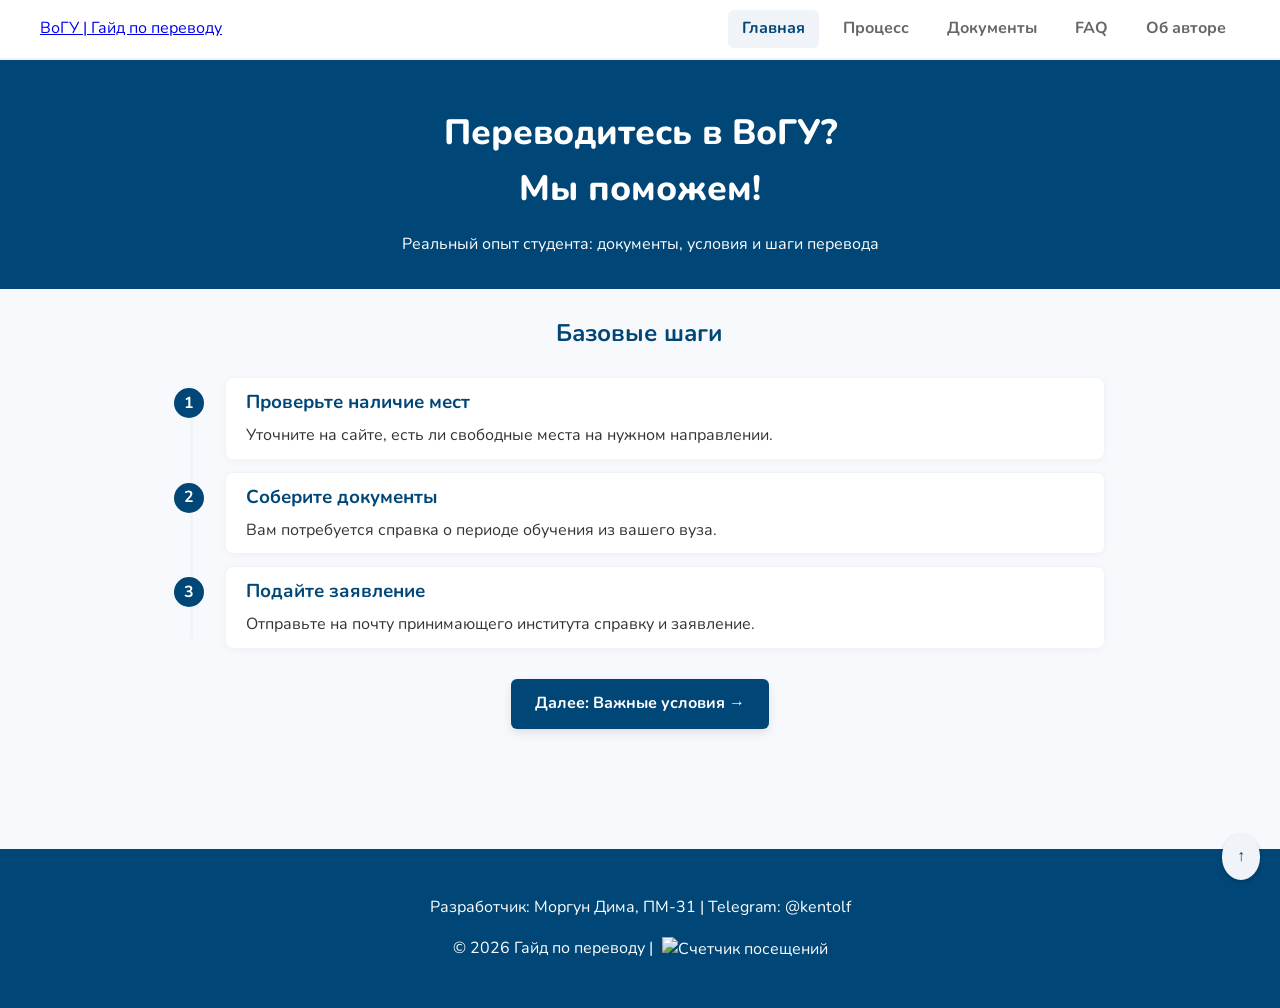
==== index.html @ 1b73a6b0 "v1.0" ====
<!DOCTYPE html>
<html lang="ru">
<head>
    <meta charset="UTF-8">
    <meta name="viewport" content="width=device-width, initial-scale=1.0">
    <title>Перевод в ВоГУ - Главная</title>
    <link rel="stylesheet" href="style.css">
    <link href="https://fonts.googleapis.com/css2?family=Nunito:wght@400;600;700;800&display=swap" rel="stylesheet">
</head>
<body id="top">

<header>
    <a href="index.html" class="logo">ВоГУ | Гайд по переводу</a>
    <nav>
        <a href="index.html" class="active">Главная</a>
        <a href="conditions.html">Процесс</a>
        <a href="documents.html">Документы</a>
        <a href="faq.html">FAQ</a>
        <a href="author.html">Об авторе</a>
    </nav>
</header>

<section class="main_banner">
    <h1>Переводитесь в ВоГУ?<br>Мы поможем!</h1>
    <p>Реальный опыт студента: документы, условия и шаги перевода</p>
</section>

<main>
    <div class="css-slider">
        <input type="radio" name="slider" id="slide-1-radio" checked>
        <input type="radio" name="slider" id="slide-2-radio">
        <input type="radio" name="slider" id="slide-3-radio">

        <div class="slider-track">
            <div class="slide">
                <h2 class="slide-title">Базовые шаги</h2>
                <div class="timeline">
                    <div class="tl-item">
                        <div class="tl-dot">1</div>
                        <h3>Проверьте наличие мест</h3>
                        <p>Уточните на сайте, есть ли свободные места на нужном направлении.</p>
                    </div>
                    <div class="tl-item">
                        <div class="tl-dot">2</div>
                        <h3>Соберите документы</h3>
                        <p>Вам потребуется справка о периоде обучения из вашего вуза.</p>
                    </div>
                    <div class="tl-item">
                        <div class="tl-dot">3</div>
                        <h3>Подайте заявление</h3>
                        <p>Отправьте на почту принимающего института справку и заявление.</p>
                    </div>
                </div>
                <div class="slide-nav">
                    <label for="slide-2-radio" class="slide-btn">Далее: Важные условия →</label>
                </div>
            </div>

            <div class="slide">
                <h2 class="slide-title">Важные условия перевода</h2>
                <div class="conditions-container">
                    <div class="condition-card">
                        <h3>01. Вакантные места</h3>
                        <p>Убедитесь, что на выбранном направлении есть свободные места для перевода.</p>
                    </div>
                    <div class="condition-card">
                        <h3>02. Закрытая сессия</h3>
                        <p>Перевод возможен с долгами, но лучше закрыть всё в исходном вузе.</p>
                    </div>
                    <div class="condition-card">
                        <h3>03. Разница</h3>
                        <p>При большой разнице в дисциплинах вам могут предложить курс ниже.</p>
                    </div>
                </div>
                <div class="slide-nav">
                    <label for="slide-1-radio" class="slide-btn">← Назад</label>
                    <label for="slide-3-radio" class="slide-btn">Далее: Проверить места →</label>
                </div>
            </div>

            <div class="slide">
                <h2 class="slide-title">Итоговое действие</h2>
                <div class="action-banner">
                    <div class="action-banner-text">
                        <p>Первый шаг перед сбором документов</p>
                        <strong>Проверить вакантные места на сайте ВоГУ</strong>
                    </div>
                    <a href="https://vogu35.ru/sveden/vacant" target="_blank" class="action-btn">Перейти →</a>
                </div>
                <div class="slide-nav">
                    <label for="slide-2-radio" class="slide-btn">← Назад</label>
                </div>
            </div>
        </div>
    </div>
</main>

<footer>
    <p>Разработчик: Моргун Дима, ПМ-31 | Telegram: @kentolf</p>
    <p>© 2026 Гайд по переводу | <img src="https://img.shields.io/badge/Посещений-27-004777?style=flat" alt="Счетчик посещений" style="vertical-align: middle; margin-left: 5px;"></p>
</footer>

<a href="#top" class="up-arrow">↑</a>

</body>
</html>
---- style.css ----
:root {
  --vogu-blue: #004777;
  --vogu-light: #f0f4f8;
  --vogu-beige: #ffffff;
  --vogu-accent: #eedc9a;
  --text-main: #333333;
}

body {
  font-family: 'Nunito', sans-serif;
  background-color: #f7f9fc;
  color: var(--text-main);
  margin: 0;
  padding: 0;
  line-height: 1.6;
  min-height: 100vh;
  display: flex;
  flex-direction: column;
}

header {
  background-color: #ffffff;
  border-bottom: 2px solid var(--vogu-light);
  padding: 10px 40px;
  display: flex;
  align-items: center;
  justify-content: space-between;
}

nav {
  display: flex;
  gap: 10px;
}

nav a {
  text-decoration: none;
  color: #666666;
  font-weight: bold;
  padding: 6px 14px;
  border-radius: 6px;
  transition: background 0.2s, color 0.2s;
}

nav a:hover, nav a.active {
  background: var(--vogu-light);
  color: var(--vogu-blue);
}

main {
  width: 100%;
  max-width: 1000px;
  margin: 15px auto 40px;
  padding: 0 20px;
  flex: 1;
  box-sizing: border-box;
}

.main_banner {
  background-color: var(--vogu-blue);
  color: #ffffff;
  padding: 15px 40px;
  text-align: center;
}

.main_banner h1 {
  font-size: 2.2rem;
  font-weight: 800;
  margin-bottom: 5px;
}

footer {
  background-color: var(--vogu-blue);
  color: #ffffff;
  padding: 30px;
  text-align: center;
  margin-top: 50px;
}

footer a {
  color: #ffffff;
  text-decoration: underline;
}

.up-arrow {
  position: fixed;
  bottom: 20px;
  right: 20px;
  background-color: var(--vogu-light);
  color: var(--vogu-blue);
  padding: 10px 15px;
  border-radius: 50%;
  text-decoration: none;
  font-weight: bold;
  box-shadow: 0 2px 5px rgba(0,0,0,0.2);
  z-index: 100;
  transition: all 0.3s ease;
}

/* --- КАРТОЧКИ --- */
.conditions-container {
  display: flex;
  gap: 20px;
  margin-top: 15px;
}

.condition-card {
  background-color: var(--vogu-beige);
  padding: 20px;
  border-radius: 8px;
  flex: 1;
  border: none;
  box-shadow: 0 4px 15px rgba(0, 0, 0, 0.05);
  border-top: 4px solid var(--vogu-accent);
  transition: transform 0.3s ease, box-shadow 0.3s ease, background-color 0.3s ease;
}

.condition-card:hover {
  transform: translateY(-5px);
  box-shadow: 0 10px 20px rgba(0, 0, 0, 0.1);
  background-color: #f2e4b5;
  cursor: pointer;
}

/* --- CSS СЛАЙДЕР --- */
.css-slider {
  width: 100%;
  overflow: hidden;
  padding: 10px 0 30px;
}

.css-slider input[type="radio"] {
  display: none;
}

.slider-track {
  display: flex;
  width: 300%;
  transition: transform 0.6s cubic-bezier(0.25, 1, 0.5, 1);
}

.slide {
  width: 33.333%;
  padding: 0 15px;
  box-sizing: border-box;
}

#slide-1-radio:checked ~ .slider-track { transform: translateX(0%); }
#slide-2-radio:checked ~ .slider-track { transform: translateX(-33.3333%); }
#slide-3-radio:checked ~ .slider-track { transform: translateX(-66.6666%); }

.slide-title {
  text-align: center;
  color: var(--vogu-blue);
  margin-top: 0;
  margin-bottom: 25px;
}

.slide-nav {
  margin-top: 30px;
  display: flex;
  gap: 15px;
  justify-content: center;
}

.slide-btn {
  display: inline-block;
  padding: 12px 24px;
  background: var(--vogu-blue);
  color: #ffffff;
  border-radius: 6px;
  font-weight: bold;
  cursor: pointer;
  transition: background 0.3s, transform 0.2s;
  box-shadow: 0 4px 10px rgba(0,0,0,0.1);
}

.slide-btn:hover {
  background: var(--vogu-accent);
  color: var(--vogu-blue);
  transform: translateY(-2px);
}

.slide .conditions-container { margin-top: 0; }

/* --- ТАЙМЛАЙН --- */
.timeline {
  position: relative;
  padding-left: 50px;
  display: flex;
  flex-direction: column;
  gap: 12px;
  margin-bottom: 25px;
}

.timeline::before {
  content: '';
  position: absolute;
  left: 15px;
  top: 10px;
  bottom: 10px;
  width: 3px;
  background-color: var(--vogu-light);
}

.tl-item {
  position: relative;
  background: #ffffff;
  border-radius: 8px;
  padding: 10px 20px;
  border: 1px solid var(--vogu-light);
  box-shadow: 0 2px 8px rgba(0,0,0,0.03);
}

.tl-dot {
  position: absolute;
  left: -52px;
  top: 10px;
  width: 30px;
  height: 30px;
  background-color: var(--vogu-blue);
  color: #ffffff;
  border-radius: 50%;
  display: flex;
  align-items: center;
  justify-content: center;
  font-weight: bold;
}

.tl-item h3 { margin-top: 0; color: var(--vogu-blue); margin-bottom: 5px; }
.tl-item p { margin: 0; color: var(--text-main); }

/* --- БАННЕР-КНОПКА --- */
.action-banner {
  background: var(--vogu-blue);
  border-radius: 8px;
  padding: 24px 28px;
  display: flex;
  align-items: center;
  justify-content: space-between;
  gap: 20px;
}

.action-banner-text p { margin: 0 0 4px; color: var(--vogu-accent); font-size: 13px; }
.action-banner-text strong { color: #ffffff; font-size: 16px; display: block; margin-bottom: 4px; }
.action-btn {
  background: var(--vogu-accent);
  color: var(--vogu-blue);
  font-weight: 800;
  font-size: 14px;
  padding: 12px 22px;
  border-radius: 6px;
  text-decoration: none;
  white-space: nowrap;
  transition: transform 0.2s;
}
.action-btn:hover { transform: translateY(-3px); }

/* --- ДОКУМЕНТЫ И FAQ --- */
.doc-group, .faq-item {
  width: 100%;
  box-sizing: border-box;
  background: var(--vogu-beige);
  border-radius: 8px;
  border-top: 4px solid var(--vogu-accent);
  box-shadow: 0 4px 15px rgba(0,0,0,0.05);
  margin-bottom: 20px;
}

.doc-group-title, .faq-title {
  padding: 20px;
  font-weight: 800;
  color: var(--vogu-blue);
  cursor: pointer;
  list-style: none;
  display: flex;
  justify-content: space-between;
  align-items: center;
}

.doc-group-title::-webkit-details-marker, .faq-title::-webkit-details-marker { display: none; }
.faq-icon { font-size: 20px; font-weight: 400; }
.faq-content { padding: 0 20px 16px; border-top: 1px solid var(--vogu-light); margin: 0; }

.doc-list {
  padding: 4px 20px 16px;
  border-top: 1px solid var(--vogu-light);
  list-style: none;
  margin: 0;
}

.doc-sub-title, a.doc-sub-title {
  color: var(--vogu-blue);
  font-weight: 700;
  cursor: pointer;
  list-style: none;
  text-decoration: underline;
  font-size: 15px;
}
.doc-sub-title::-webkit-details-marker { display: none; }
.doc-note { font-size: 14px; margin-top: 8px; color: #555; }
.doc-item-spaced { margin-top: 16px; }
.doc-sub-title-static { color: var(--vogu-blue); font-weight: 700; font-size: 15px; text-decoration: none; cursor: default; display: inline-block; }

.warning-text {
  font-size: 0.9rem;
  color: #a84242;
  background-color: #fdf2f2;
  padding: 10px 15px;
  border-radius: 6px;
  margin-top: 15px;
  margin-bottom: 15px;
  line-height: 1.5;
}

/* --- АВТОР --- */
.author-card {
  display: flex;
  gap: 50px;
  align-items: center;
  padding: 40px 60px;
  justify-content: center;
}

.author-highlight {
  background: var(--vogu-light);
  border-radius: 6px;
  padding: 12px 16px;
  font-size: 14px;
  margin-bottom: 16px;
  line-height: 1.6;
}

.author-contacts {
  border-top: 1px solid var(--vogu-light);
  padding-top: 16px;
  display: flex;
  gap: 16px;
  flex-wrap: wrap;
}

.author-contacts a { color: var(--vogu-blue); font-weight: 700; font-size: 14px; text-decoration: none; }

.author-photo {
  width: 180px;
  height: auto;
  border-radius: 8px;
  flex-shrink: 0;
  border: 1px solid var(--vogu-light);
}

/* --- ЛАЙТБОКСЫ --- */
.lightbox {
  display: none;
  position: fixed;
  top: 0; left: 0;
  width: 100%; height: 100%;
  background: rgba(0, 0, 0, 0.85);
  z-index: 1000;
  align-items: center;
  justify-content: center;
}

.lightbox:target { display: flex; }
.lightbox-overlay { position: absolute; top: 0; left: 0; width: 100%; height: 100%; cursor: pointer; }

.lightbox-scroll {
  position: relative;
  z-index: 1;
  width: 90%;
  max-width: 800px;
  max-height: 90vh;
  overflow-y: auto;
  display: flex;
  flex-direction: column;
  gap: 15px;
  padding: 10px 0;
}

.lightbox-scroll img {
  width: 100%;
  height: auto;
  border-radius: 8px;
  box-shadow: 0 4px 15px rgba(0,0,0,0.3);
}

.lightbox-scroll::-webkit-scrollbar { width: 8px; }
.lightbox-scroll::-webkit-scrollbar-track { background: rgba(255, 255, 255, 0.1); border-radius: 10px; }
.lightbox-scroll::-webkit-scrollbar-thumb { background: rgba(255, 255, 255, 0.5); border-radius: 10px; }

html { scroll-behavior: smooth; }

/* --- АДАПТИВНОСТЬ --- */
@media (max-width: 768px) {
  header { flex-direction: column; padding: 15px 20px; gap: 15px; }
  nav { flex-wrap: wrap; justify-content: center; }
  .conditions-container { flex-direction: column; }
  .author-card { flex-direction: column-reverse; align-items: center; text-align: center; padding: 20px; }
  .author-photo { margin-bottom: 20px; }
  .author-contacts { justify-content: center; }
  .action-banner { flex-direction: column; text-align: center; padding: 20px; }
  .main_banner { padding: 30px 20px 20px; }
  .main_banner h1 { font-size: 1.8rem; }
  .timeline { padding-left: 35px; }
  .tl-dot { left: -37px; width: 26px; height: 26px; font-size: 13px; top: 17px; }
}
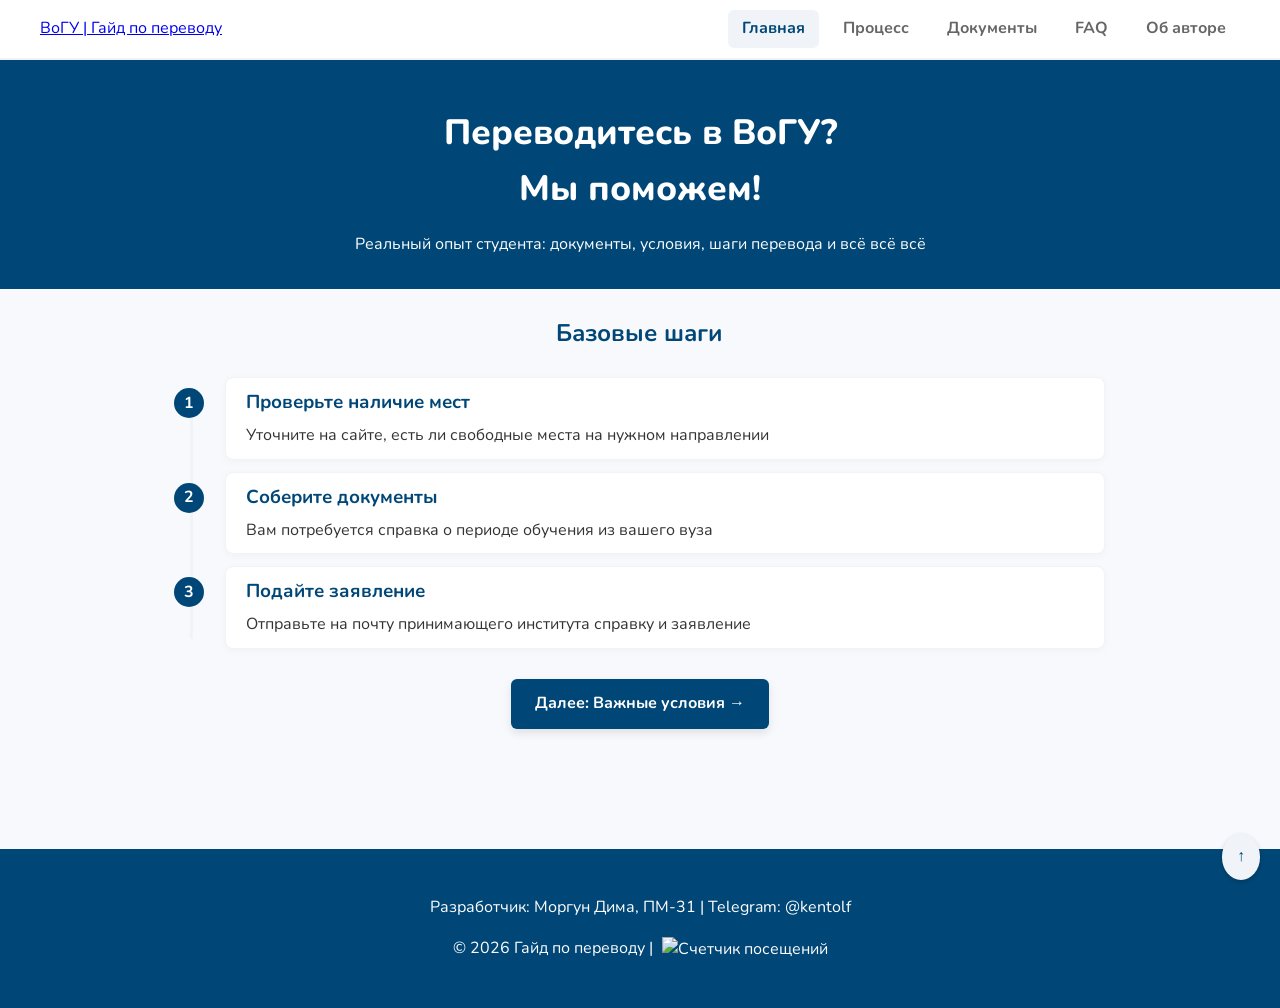
==== commit 32a3e8a9: "Update index.html" ====
--- a/index.html
+++ b/index.html
@@ -22,7 +22,7 @@
 
 <section class="main_banner">
     <h1>Переводитесь в ВоГУ?<br>Мы поможем!</h1>
-    <p>Реальный опыт студента: документы, условия и шаги перевода</p>
+    <p>Реальный опыт студента: документы, условия, шаги перевода и всё всё всё</p>
 </section>
 
 <main>
@@ -38,17 +38,17 @@
                     <div class="tl-item">
                         <div class="tl-dot">1</div>
                         <h3>Проверьте наличие мест</h3>
-                        <p>Уточните на сайте, есть ли свободные места на нужном направлении.</p>
+                        <p>Уточните на сайте, есть ли свободные места на нужном направлении</p>
                     </div>
                     <div class="tl-item">
                         <div class="tl-dot">2</div>
                         <h3>Соберите документы</h3>
-                        <p>Вам потребуется справка о периоде обучения из вашего вуза.</p>
+                        <p>Вам потребуется справка о периоде обучения из вашего вуза</p>
                     </div>
                     <div class="tl-item">
                         <div class="tl-dot">3</div>
                         <h3>Подайте заявление</h3>
-                        <p>Отправьте на почту принимающего института справку и заявление.</p>
+                        <p>Отправьте на почту принимающего института справку и заявление</p>
                     </div>
                 </div>
                 <div class="slide-nav">
@@ -61,15 +61,15 @@
                 <div class="conditions-container">
                     <div class="condition-card">
                         <h3>01. Вакантные места</h3>
-                        <p>Убедитесь, что на выбранном направлении есть свободные места для перевода.</p>
+                        <p>Убедитесь, что на выбранном направлении есть свободные места для перевода</p>
                     </div>
                     <div class="condition-card">
                         <h3>02. Закрытая сессия</h3>
-                        <p>Перевод возможен с долгами, но лучше закрыть всё в исходном вузе.</p>
+                        <p>Перевод возможен с долгами, но лучше закрыть всё в исходном вузе</p>
                     </div>
                     <div class="condition-card">
                         <h3>03. Разница</h3>
-                        <p>При большой разнице в дисциплинах вам могут предложить курс ниже.</p>
+                        <p>При большой разнице в дисциплинах вам могут предложить курс ниже</p>
                     </div>
                 </div>
                 <div class="slide-nav">
@@ -79,7 +79,7 @@
             </div>
 
             <div class="slide">
-                <h2 class="slide-title">Итоговое действие</h2>
+                <h2 class="slide-title">Готовы начать?</h2>
                 <div class="action-banner">
                     <div class="action-banner-text">
                         <p>Первый шаг перед сбором документов</p>
@@ -97,10 +97,10 @@
 
 <footer>
     <p>Разработчик: Моргун Дима, ПМ-31 | Telegram: @kentolf</p>
-    <p>© 2026 Гайд по переводу | <img src="https://img.shields.io/badge/Посещений-27-004777?style=flat" alt="Счетчик посещений" style="vertical-align: middle; margin-left: 5px;"></p>
+    <p>© 2026 Гайд по переводу | <img src="https://hits.sh/Kentolf.github.io/Site.svg?style=flat&label=%D0%9F%D0%BE%D1%81%D0%B5%D1%89%D0%B5%D0%BD%D0%B8%D0%B9&color=004777" alt="Счетчик посещений" style="vertical-align: middle; margin-left: 5px;"></p>
 </footer>
 
 <a href="#top" class="up-arrow">↑</a>
 
 </body>
-</html>+</html>
